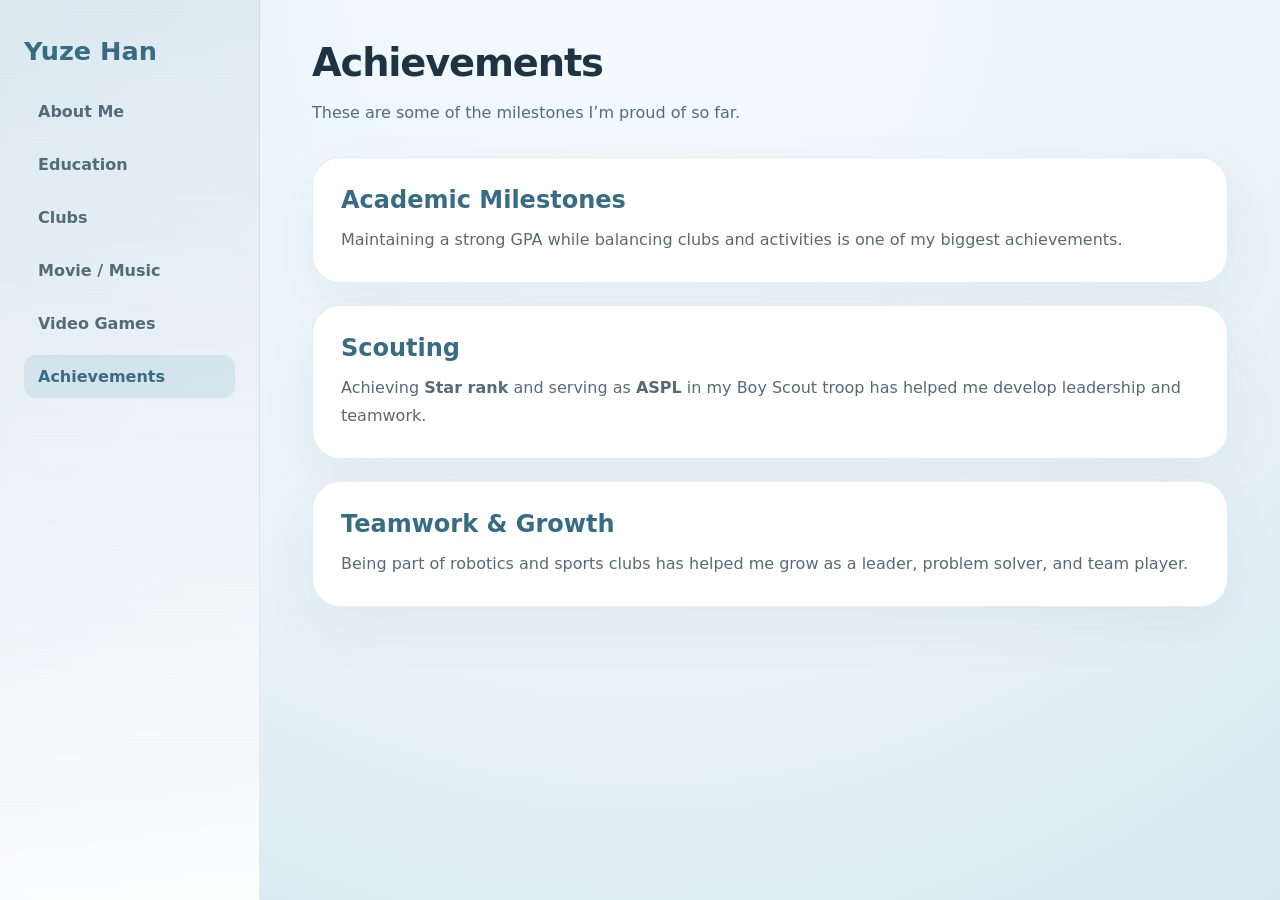
==== achievements.html @ 102b3ddc "Add personal homepage with 6 pages and updated content" ====
<!DOCTYPE html>
<html lang="en">
<head>
  <meta charset="UTF-8" />
  <meta name="viewport" content="width=device-width, initial-scale=1.0" />
  <title>Yuze Han | Achievements</title>
  <link rel="stylesheet" href="styles.css" />
</head>
<body>
  <div class="page-shell">
    <aside class="sidebar">
      <div class="brand">Yuze Han</div>
      <nav>
        <a class="nav-link" href="index.html">About Me</a>
        <a class="nav-link" href="education.html">Education</a>
        <a class="nav-link" href="clubs.html">Clubs</a>
        <a class="nav-link" href="movies_music.html">Movie / Music</a>
        <a class="nav-link" href="video_games.html">Video Games</a>
        <a class="nav-link active" href="achievements.html">Achievements</a>
      </nav>
    </aside>

    <main class="content">
      <header>
        <h1>Achievements</h1>
        <p>These are some of the milestones I’m proud of so far.</p>
      </header>

      <section>
        <h2>Academic Milestones</h2>
        <p>Maintaining a strong GPA while balancing clubs and activities is one of my biggest achievements.</p>
      </section>

      <section>
        <h2>Scouting</h2>
        <p>Achieving <strong>Star rank</strong> and serving as <strong>ASPL</strong> in my Boy Scout troop has helped me develop leadership and teamwork.</p>
      </section>

      <section>
        <h2>Teamwork & Growth</h2>
        <p>Being part of robotics and sports clubs has helped me grow as a leader, problem solver, and team player.</p>
      </section>
    </main>
  </div>
</body>
</html>
---- styles.css ----
:root {
  color-scheme: light;
  --bg: #e7f2f8;
  --panel: #ffffff;
  --panel-soft: #f4fbff;
  --accent: #5a8fae;
  --accent-strong: #386b84;
  --text: #1f3442;
  --text-muted: #556b78;
  --border: rgba(88, 116, 139, 0.14);
}

* {
  box-sizing: border-box;
}

body {
  margin: 0;
  font-family: Inter, system-ui, -apple-system, BlinkMacSystemFont, "Segoe UI", sans-serif;
  background: radial-gradient(circle at top, #f4fbff 0%, #e7f2f8 65%, #d6e7f0 100%);
  color: var(--text);
}

.page-shell {
  min-height: 100vh;
  display: grid;
  grid-template-columns: 260px 1fr;
}

.sidebar {
  position: sticky;
  top: 0;
  min-height: 100vh;
  padding: 36px 24px;
  background: linear-gradient(180deg, rgba(94, 134, 159, 0.1), rgba(255, 255, 255, 0.9));
  border-right: 1px solid var(--border);
  display: flex;
  flex-direction: column;
  gap: 24px;
}

.brand {
  font-size: 1.6rem;
  font-weight: 700;
  color: var(--accent-strong);
}

nav {
  display: flex;
  flex-direction: column;
  gap: 10px;
}

.nav-link {
  text-decoration: none;
  color: var(--text-muted);
  font-weight: 600;
  padding: 12px 14px;
  border-radius: 12px;
  transition: background 0.2s ease, color 0.2s ease;
}

.nav-link:hover,
.nav-link.active {
  background: rgba(90, 143, 174, 0.14);
  color: var(--accent-strong);
}

.content {
  padding: 40px 52px;
}

header h1 {
  margin: 0;
  font-size: clamp(2rem, 3vw, 3rem);
  letter-spacing: -0.03em;
}

header p {
  margin: 14px 0 30px;
  max-width: 680px;
  line-height: 1.75;
  color: var(--text-muted);
}

section {
  background: var(--panel);
  border: 1px solid var(--border);
  border-radius: 28px;
  padding: 28px;
  margin-bottom: 22px;
  box-shadow: 0 20px 60px rgba(28, 45, 58, 0.05);
}

section h2 {
  margin-top: 0;
  margin-bottom: 12px;
  color: var(--accent-strong);
}

section p,
section ul {
  margin: 0;
  line-height: 1.75;
  color: var(--text-muted);
}

section ul {
  padding-left: 1.35rem;
}

section ul li {
  margin-bottom: 10px;
}

@media (max-width: 860px) {
  .page-shell {
    grid-template-columns: 1fr;
  }

  .sidebar {
    position: relative;
    min-height: auto;
    border-right: none;
    border-bottom: 1px solid var(--border);
  }

  .content {
    padding: 28px 22px 40px;
  }
}
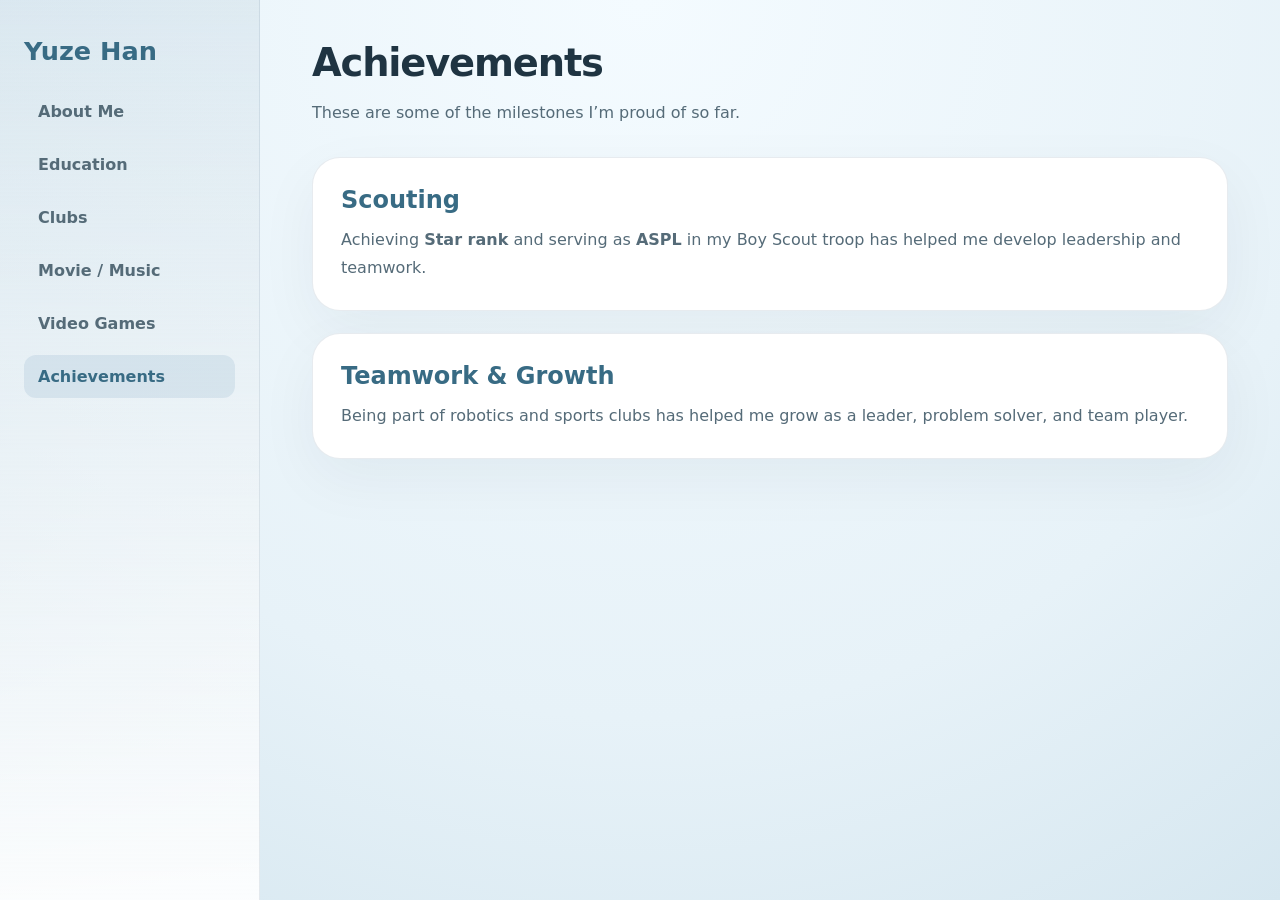
==== commit afe359ad: "Update achievements and video games sections: remove academic milestones and update image for Identi" ====
--- a/achievements.html
+++ b/achievements.html
@@ -25,12 +25,6 @@
         <h1>Achievements</h1>
         <p>These are some of the milestones I’m proud of so far.</p>
       </header>
-
-      <section>
-        <h2>Academic Milestones</h2>
-        <p>Maintaining a strong GPA while balancing clubs and activities is one of my biggest achievements.</p>
-      </section>
-
       <section>
         <h2>Scouting</h2>
         <p>Achieving <strong>Star rank</strong> and serving as <strong>ASPL</strong> in my Boy Scout troop has helped me develop leadership and teamwork.</p>
--- a/styles.css
+++ b/styles.css
@@ -57,13 +57,35 @@
   font-weight: 600;
   padding: 12px 14px;
   border-radius: 12px;
-  transition: background 0.2s ease, color 0.2s ease;
+  transition: background 0.25s ease, color 0.25s ease, transform 0.25s ease;
+  animation: toc-link-in 0.45s ease both;
 }
 
 .nav-link:hover,
 .nav-link.active {
   background: rgba(90, 143, 174, 0.14);
   color: var(--accent-strong);
+  transform: translateX(6px);
+}
+
+nav .nav-link:nth-child(2) {
+  animation-delay: 0.06s;
+}
+
+nav .nav-link:nth-child(3) {
+  animation-delay: 0.12s;
+}
+
+nav .nav-link:nth-child(4) {
+  animation-delay: 0.18s;
+}
+
+nav .nav-link:nth-child(5) {
+  animation-delay: 0.24s;
+}
+
+nav .nav-link:nth-child(6) {
+  animation-delay: 0.3s;
 }
 
 .content {
@@ -90,6 +112,25 @@
   padding: 28px;
   margin-bottom: 22px;
   box-shadow: 0 20px 60px rgba(28, 45, 58, 0.05);
+  transition: transform 0.3s ease, box-shadow 0.3s ease;
+  animation: card-in 0.6s cubic-bezier(0.22, 1, 0.36, 1) both;
+}
+
+section:hover {
+  transform: translateY(-8px);
+  box-shadow: 0 30px 78px rgba(28, 45, 58, 0.14);
+}
+
+.content section:nth-of-type(2) {
+  animation-delay: 0.1s;
+}
+
+.content section:nth-of-type(3) {
+  animation-delay: 0.2s;
+}
+
+.content section:nth-of-type(4) {
+  animation-delay: 0.3s;
 }
 
 section h2 {
@@ -111,6 +152,180 @@
 
 section ul li {
   margin-bottom: 10px;
+}
+
+.school-photo {
+  margin: 18px 0 0;
+}
+
+.school-photo img {
+  display: block;
+  width: min(100%, 460px);
+  border-radius: 16px;
+  border: 1px solid var(--border);
+  box-shadow: 0 16px 36px rgba(28, 45, 58, 0.12);
+}
+
+.school-photo figcaption {
+  margin-top: 10px;
+  color: var(--text-muted);
+  font-size: 0.95rem;
+}
+
+.team-photo {
+  margin: 18px 0 0;
+}
+
+.team-photo img {
+  display: block;
+  width: min(100%, 220px);
+  background: #fff;
+  padding: 10px;
+  border-radius: 16px;
+  border: 1px solid var(--border);
+  box-shadow: 0 12px 28px rgba(28, 45, 58, 0.1);
+}
+
+.team-photo figcaption {
+  margin-top: 10px;
+  color: var(--text-muted);
+  font-size: 0.95rem;
+}
+
+.impact-photo {
+  margin: 18px 0 0;
+}
+
+.impact-photo img {
+  display: block;
+  width: min(100%, 700px);
+  border-radius: 16px;
+  border: 1px solid var(--border);
+  box-shadow: 0 16px 36px rgba(28, 45, 58, 0.12);
+}
+
+.impact-photo figcaption {
+  margin-top: 10px;
+  color: var(--text-muted);
+  font-size: 0.95rem;
+}
+
+.game-photo {
+  margin: 18px 0 0;
+}
+
+.game-photo img {
+  display: block;
+  width: min(100%, 460px);
+  border-radius: 16px;
+  border: 1px solid var(--border);
+  box-shadow: 0 16px 36px rgba(28, 45, 58, 0.12);
+}
+
+.character-photo img {
+  width: min(100%, 150px);
+}
+
+.game-photo figcaption {
+  margin-top: 10px;
+  color: var(--text-muted);
+  font-size: 0.95rem;
+}
+
+.robotics-section {
+  position: relative;
+  overflow: hidden;
+  background:
+    linear-gradient(rgba(12, 23, 35, 0.52), rgba(12, 23, 35, 0.52)),
+    url("images/impact-2585-crescendo.jpg") center / cover no-repeat;
+  min-height: 250px;
+}
+
+.robotics-section h2,
+.robotics-section p {
+  position: relative;
+  z-index: 1;
+}
+
+.robotics-video {
+  position: relative;
+  z-index: 1;
+  margin-top: 18px;
+  border-radius: 16px;
+  overflow: hidden;
+  border: 1px solid rgba(255, 255, 255, 0.35);
+  box-shadow: 0 16px 36px rgba(0, 0, 0, 0.28);
+}
+
+.robotics-video iframe {
+  display: block;
+  width: 100%;
+  aspect-ratio: 16 / 9;
+  border: 0;
+}
+
+.video-fallback {
+  position: relative;
+  z-index: 2;
+  margin-top: 12px;
+  font-size: 0.95rem;
+}
+
+.video-fallback a {
+  color: #d7edff;
+  font-weight: 700;
+}
+
+.robotics-section h2,
+.robotics-section p,
+.robotics-section strong {
+  color: #f7fbff;
+  text-shadow: 0 2px 12px rgba(0, 0, 0, 0.35);
+}
+
+@keyframes card-in {
+  from {
+    opacity: 0;
+    transform: translateY(20px) scale(0.985);
+  }
+
+  to {
+    opacity: 1;
+    transform: translateY(0) scale(1);
+  }
+}
+
+@keyframes toc-link-in {
+  from {
+    opacity: 0;
+    transform: translateX(-10px);
+  }
+
+  to {
+    opacity: 1;
+    transform: translateX(0);
+  }
+}
+
+@media (prefers-reduced-motion: reduce) {
+  .nav-link {
+    animation: none;
+    transition: none;
+  }
+
+  .nav-link:hover,
+  .nav-link.active {
+    transform: none;
+  }
+
+  section {
+    animation: none;
+    transition: none;
+  }
+
+  section:hover {
+    transform: none;
+  }
 }
 
 @media (max-width: 860px) {
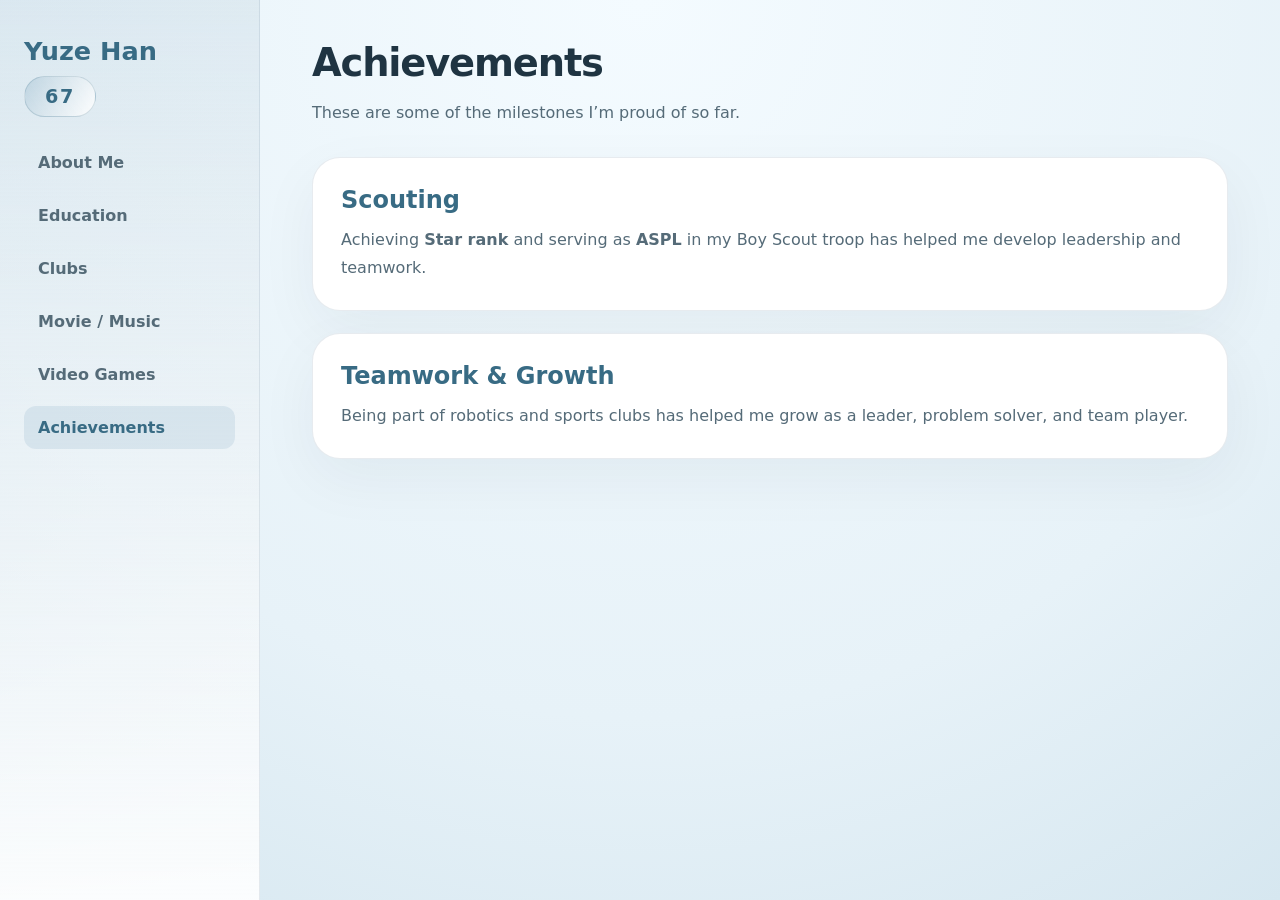
==== commit 136be720: "Refactor brand section: add animated element and update styles for improved visual appeal" ====
--- a/achievements.html
+++ b/achievements.html
@@ -9,7 +9,10 @@
 <body>
   <div class="page-shell">
     <aside class="sidebar">
-      <div class="brand">Yuze Han</div>
+      <div class="brand-wrap">
+        <div class="brand">Yuze Han</div>
+        <div class="animated-67" aria-label="Animated 67">67</div>
+      </div>
       <nav>
         <a class="nav-link" href="index.html">About Me</a>
         <a class="nav-link" href="education.html">Education</a>
--- a/styles.css
+++ b/styles.css
@@ -39,10 +39,34 @@
   gap: 24px;
 }
 
+.brand-wrap {
+  display: flex;
+  flex-direction: column;
+  gap: 10px;
+}
+
 .brand {
   font-size: 1.6rem;
   font-weight: 700;
   color: var(--accent-strong);
+}
+
+.animated-67 {
+  display: inline-flex;
+  align-items: center;
+  justify-content: center;
+  width: fit-content;
+  min-width: 72px;
+  padding: 8px 14px;
+  border-radius: 999px;
+  border: 1px solid rgba(56, 107, 132, 0.2);
+  background: linear-gradient(120deg, rgba(90, 143, 174, 0.24), rgba(255, 255, 255, 0.92));
+  color: var(--accent-strong);
+  font-size: 1.2rem;
+  font-weight: 800;
+  letter-spacing: 0.08em;
+  box-shadow: 0 0 0 rgba(90, 143, 174, 0.5);
+  animation: float-67 2.4s ease-in-out infinite, pulse-67 2.4s ease-out infinite;
 }
 
 nav {
@@ -283,6 +307,29 @@
   text-shadow: 0 2px 12px rgba(0, 0, 0, 0.35);
 }
 
+.frc-button {
+  display: inline-block;
+  margin-top: 20px;
+  padding: 12px 28px;
+  background: linear-gradient(135deg, rgba(255, 255, 255, 0.25), rgba(255, 255, 255, 0.1));
+  border: 2px solid rgba(255, 255, 255, 0.4);
+  border-radius: 12px;
+  color: #f7fbff;
+  text-decoration: none;
+  font-weight: 700;
+  font-size: 1rem;
+  text-shadow: 0 1px 8px rgba(0, 0, 0, 0.35);
+  transition: all 0.3s ease;
+  cursor: pointer;
+}
+
+.frc-button:hover {
+  background: linear-gradient(135deg, rgba(255, 255, 255, 0.35), rgba(255, 255, 255, 0.2));
+  border-color: rgba(255, 255, 255, 0.6);
+  transform: translateY(-2px);
+  box-shadow: 0 8px 24px rgba(0, 0, 0, 0.3);
+}
+
 @keyframes card-in {
   from {
     opacity: 0;
@@ -307,7 +354,36 @@
   }
 }
 
+@keyframes float-67 {
+  0%,
+  100% {
+    transform: translateY(0) scale(1);
+  }
+
+  50% {
+    transform: translateY(-4px) scale(1.04);
+  }
+}
+
+@keyframes pulse-67 {
+  0% {
+    box-shadow: 0 0 0 0 rgba(90, 143, 174, 0.45);
+  }
+
+  70% {
+    box-shadow: 0 0 0 16px rgba(90, 143, 174, 0);
+  }
+
+  100% {
+    box-shadow: 0 0 0 0 rgba(90, 143, 174, 0);
+  }
+}
+
 @media (prefers-reduced-motion: reduce) {
+  .animated-67 {
+    animation: none;
+  }
+
   .nav-link {
     animation: none;
     transition: none;
